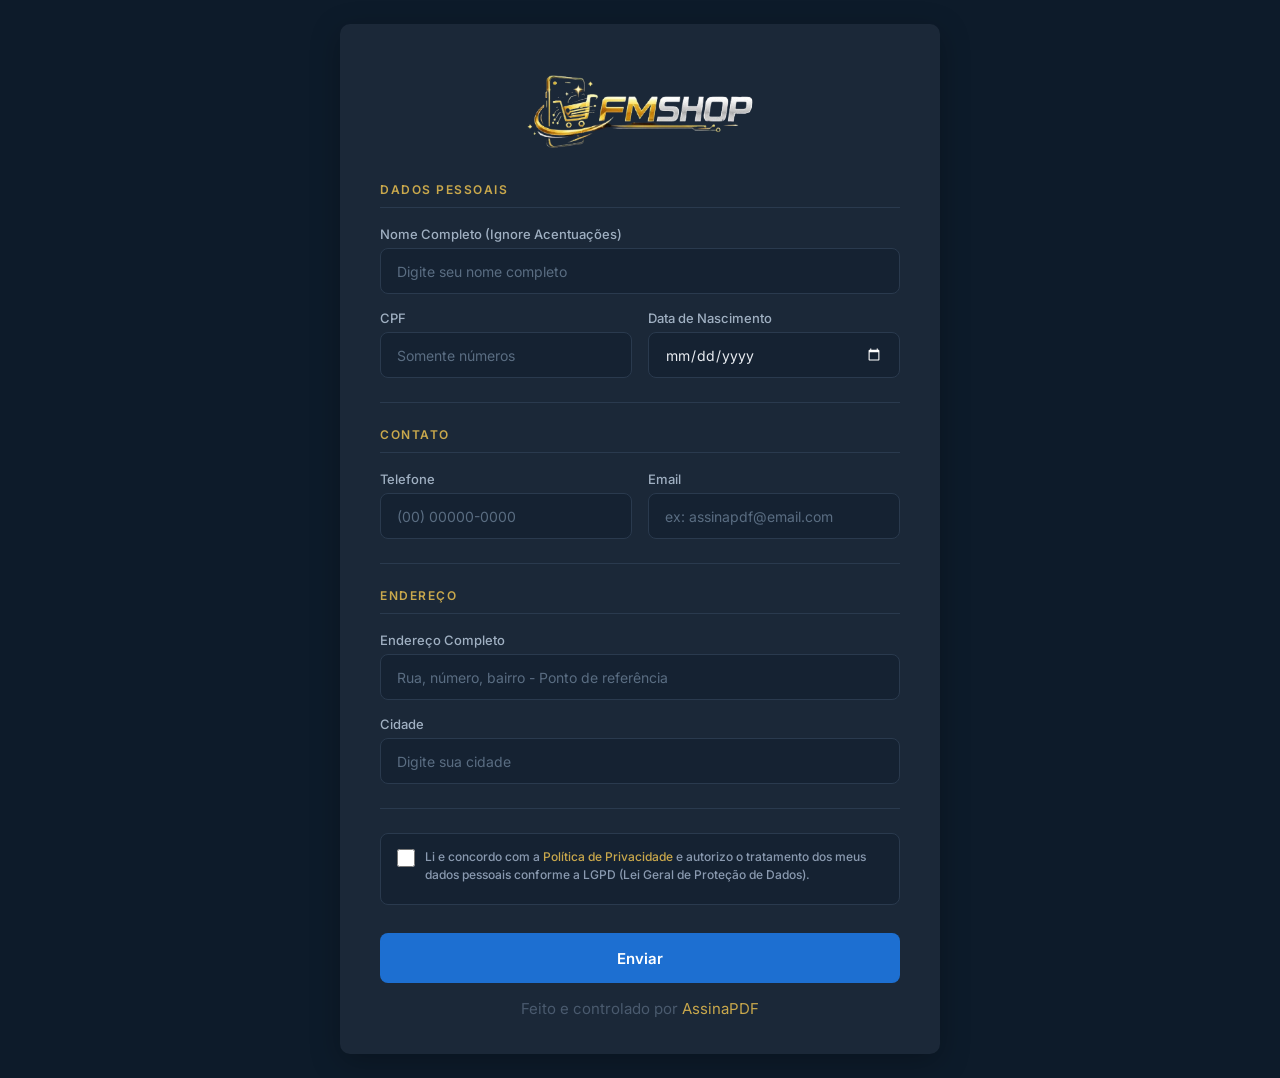
==== index.html @ bb1fe5d6 "Forms FMSHOP V1" ====
<!DOCTYPE html>
<html lang="pt-BR">
<head>
  <meta charset="UTF-8">
  <meta name="viewport" content="width=device-width, initial-scale=1.0">
  <title>Formulário FMSHOP</title>
  <link rel="icon" type="image/png" href="image.png">
  <link rel="preconnect" href="https://fonts.googleapis.com">
  <link rel="preconnect" href="https://fonts.gstatic.com" crossorigin>
  <link href="https://fonts.googleapis.com/css2?family=Inter:wght@400;500;600;700&display=swap" rel="stylesheet">
  <style>
    * { margin: 0; padding: 0; box-sizing: border-box; }

    body {
      font-family: 'Inter', -apple-system, BlinkMacSystemFont, sans-serif;
      background: #0d1b2a;
      display: flex;
      justify-content: center;
      align-items: center;
      min-height: 100vh;
      padding: 24px 16px;
    }

    .form-container {
      background: #1b2838;
      border-radius: 10px;
      box-shadow: 0 8px 30px rgba(0, 0, 0, 0.25);
      padding: 36px 40px;
      width: 100%;
      max-width: 600px;
    }

    .logo {
      display: block;
      margin: 0 auto 28px;
      max-width: 240px;
      height: auto;
    }

    .section {
      margin-bottom: 24px;
    }

    .section:last-of-type {
      margin-bottom: 0;
    }

    .section-title {
      font-size: 12px;
      font-weight: 600;
      text-transform: uppercase;
      letter-spacing: 1.5px;
      color: #c9a84c;
      padding-bottom: 10px;
      margin-bottom: 18px;
      border-bottom: 1px solid #2a3a4e;
    }

    .form-row {
      display: grid;
      grid-template-columns: 1fr 1fr;
      gap: 16px;
    }

    .form-group {
      margin-bottom: 16px;
    }

    .form-row .form-group {
      margin-bottom: 0;
    }

    label {
      display: block;
      margin-bottom: 6px;
      color: #a0b0c2;
      font-size: 13px;
      font-weight: 500;
    }

    input {
      width: 100%;
      height: 46px;
      padding: 0 16px;
      border: 1px solid #2a3a4e;
      border-radius: 8px;
      font-family: 'Inter', sans-serif;
      font-size: 14px;
      color: #e8ecf1;
      background: #152232;
      transition: border-color 0.2s, box-shadow 0.2s;
    }

    input::placeholder {
      color: #5a6d82;
    }

    input:hover {
      border-color: #3a4e64;
    }

    input:focus {
      outline: none;
      border-color: #c9a84c;
      box-shadow: 0 0 0 3px rgba(201, 168, 76, 0.12);
    }

    input[type="date"] {
      color-scheme: dark;
    }

    .lgpd-section {
      margin-top: 18px;
      padding: 14px 16px;
      background: #152232;
      border-radius: 8px;
      border: 1px solid #2a3a4e;
    }

    .lgpd-section label {
      display: flex;
      align-items: flex-start;
      gap: 10px;
      cursor: pointer;
      font-size: 12px;
      color: #8a9ab0;
      line-height: 1.5;
    }

    .lgpd-section input[type="checkbox"] {
      width: 18px;
      height: 18px;
      min-width: 18px;
      margin-top: 1px;
      accent-color: #c9a84c;
      cursor: pointer;
    }

    .lgpd-section a {
      color: #c9a84c;
      text-decoration: none;
    }

    .lgpd-section a:hover {
      text-decoration: underline;
    }

    .branding {
      text-align: center;
      margin-top: 16px;
      font-size: 15px;
      color: #4a5a6e;
    }

    .branding a {
      color: #c9a84c;
      text-decoration: none;
    }

    .branding a:hover {
      text-decoration: underline;
    }

    .divider {
      height: 1px;
      background: #2a3a4e;
      margin: 24px 0;
    }

    button[type="submit"] {
      width: 100%;
      height: 50px;
      background: #1d6fd1;
      color: #fff;
      border: none;
      border-radius: 8px;
      font-family: 'Inter', sans-serif;
      font-size: 15px;
      font-weight: 600;
      cursor: pointer;
      transition: background 0.2s;
      margin-top: 28px;
    }

    button[type="submit"]:hover {
      background: #1558b0;
    }

    button[type="submit"]:active {
      background: #124d99;
    }

    button[type="submit"]:disabled {
      background: #2a3f58;
      cursor: not-allowed;
      opacity: 0.7;
    }

    @media (max-width: 500px) {
      .form-container {
        padding: 28px 20px;
      }

      .form-row {
        grid-template-columns: 1fr;
        gap: 16px;
      }

      .form-group {
        margin-bottom: 16px;
      }
    }
  </style>
</head>
<body>
  <div class="form-container">
    <img src="fmshop-removebg-preview.png" alt="Logo" class="logo">
    <form id="cadastroForm">

      <div class="section">
        <div class="section-title">Dados Pessoais</div>
        <div class="form-group">
          <label for="nome">Nome Completo (Ignore Acentuações)</label>
          <input type="text" id="nome" name="nome" placeholder="Digite seu nome completo" required>
        </div>
        <div class="form-row">
          <div class="form-group">
            <label for="cpf">CPF</label>
            <input type="text" id="cpf" name="cpf" maxlength="11" placeholder="Somente números" required>
          </div>
          <div class="form-group">
            <label for="nascimento">Data de Nascimento</label>
            <input type="date" id="nascimento" name="nascimento" required>
          </div>
        </div>
      </div>

      <div class="divider"></div>

      <div class="section">
        <div class="section-title">Contato</div>
        <div class="form-row">
          <div class="form-group">
            <label for="telefone">Telefone</label>
            <input type="tel" id="telefone" name="telefone" placeholder="(00) 00000-0000" required>
          </div>
          <div class="form-group">
            <label for="email">Email</label>
            <input type="email" id="email" name="email" placeholder="ex: assinapdf@email.com" required>
          </div>
        </div>
      </div>

      <div class="divider"></div>

      <div class="section">
        <div class="section-title">Endereço</div>
        <div class="form-group">
          <label for="endereco">Endereço Completo</label>
          <input type="text" id="endereco" name="endereco" placeholder="Rua, número, bairro - Ponto de referência" required>
        </div>
        <div class="form-group">
          <label for="cidade">Cidade</label>
          <input type="text" id="cidade" name="cidade" placeholder="Digite sua cidade" required>
        </div>
      </div>
      <div class="divider"></div>

      <div class="lgpd-section">
        <label>
          <input type="checkbox" id="lgpdConsent" required>
          <span>Li e concordo com a <a href="#">Política de Privacidade</a> e autorizo o tratamento dos meus dados pessoais conforme a LGPD (Lei Geral de Proteção de Dados).</span>
        </label>
      </div>

      <button type="submit">Enviar</button>

      <p class="branding">Feito e controlado por <a href="https://assinapdf.com.br" target="_blank" rel="noopener noreferrer">AssinaPDF</a></p>
    </form>
  </div>

  <script>
    document.getElementById('cpf').addEventListener('input', function () {
      this.value = this.value.replace(/\D/g, '');
    });

    document.getElementById('telefone').addEventListener('input', function () {
      let v = this.value.replace(/\D/g, '');
      if (v.length > 11) v = v.slice(0, 11);
      if (v.length > 6) {
        this.value = '(' + v.slice(0,2) + ') ' + v.slice(2,7) + '-' + v.slice(7);
      } else if (v.length > 2) {
        this.value = '(' + v.slice(0,2) + ') ' + v.slice(2);
      } else if (v.length > 0) {
        this.value = '(' + v;
      }
    });

    const API_URL = 'proxy.php';

    document.getElementById('cadastroForm').addEventListener('submit', async function (e) {
      e.preventDefault();
      const btn = this.querySelector('button');
      btn.disabled = true;
      btn.textContent = 'Enviando...';

      const dados = {
        nomecliente: document.getElementById('nome').value.trim(),
        cpfcliente: document.getElementById('cpf').value.trim(),
        enderecocliente: document.getElementById('endereco').value.trim(),
        cidade: document.getElementById('cidade').value.trim(),
        telefone: document.getElementById('telefone').value.replace(/\D/g, ''),
        email: document.getElementById('email').value.trim(),
        dn: document.getElementById('nascimento').value,
      };

      try {
        const resp = await fetch(API_URL, {
          method: 'POST',
          headers: {
            'Content-Type': 'application/json; charset=utf-8'
          },
          body: JSON.stringify(dados)
        });

        const json = await resp.json();

        if (resp.ok && json.status === 'success') {
          alert('Formulário enviado com sucesso!');
          this.reset();
        } else {
          alert('Erro: ' + (json.message || 'Erro ao enviar o formulário.'));
        }
      } catch (err) {
        alert('Erro de conexão com a API. Contacte o suporte.');
        console.error(err);
      } finally {
        btn.disabled = false;
        btn.textContent = 'Enviar';
      }
    });
  </script>
</body>
</html>
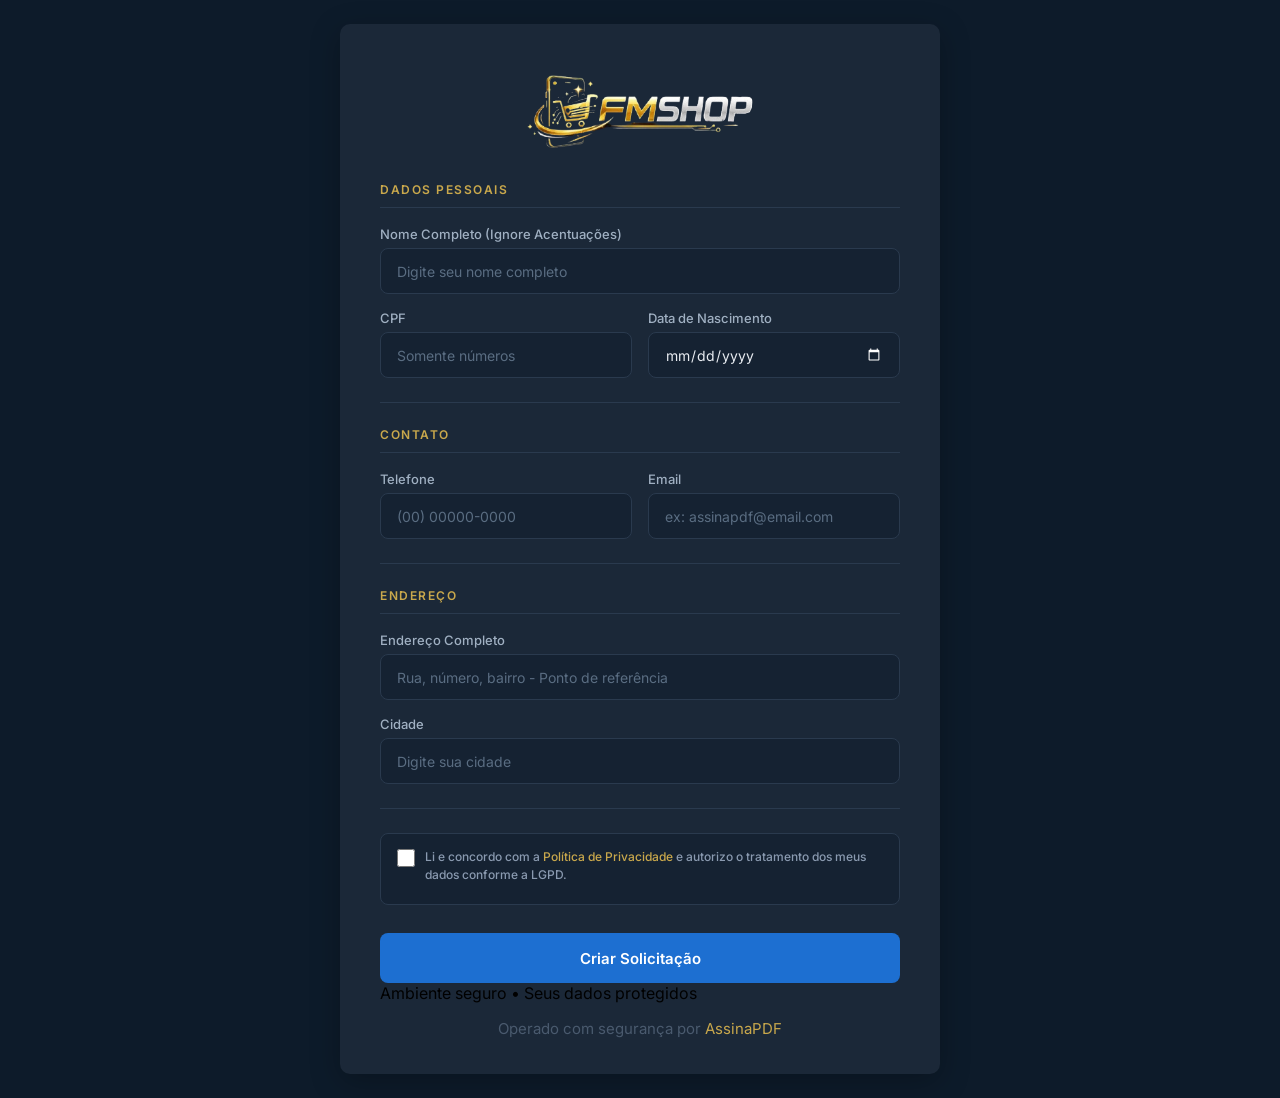
==== commit ea0bdec0: "Criação da politica de privacidade" ====
--- a/index.html
+++ b/index.html
@@ -267,15 +267,19 @@
       <div class="divider"></div>
 
       <div class="lgpd-section">
-        <label>
+        <label for="lgpdConsent">
           <input type="checkbox" id="lgpdConsent" required>
-          <span>Li e concordo com a <a href="#">Política de Privacidade</a> e autorizo o tratamento dos meus dados pessoais conforme a LGPD (Lei Geral de Proteção de Dados).</span>
+          <span>Li e concordo com a <a href="politica-de-privacidade.html" target="_blank" rel="noopener noreferrer">Política de Privacidade</a> e autorizo o tratamento dos meus dados conforme a LGPD.</span>
         </label>
       </div>
 
-      <button type="submit">Enviar</button>
-
-      <p class="branding">Feito e controlado por <a href="https://assinapdf.com.br" target="_blank" rel="noopener noreferrer">AssinaPDF</a></p>
+      <button type="submit" id="submitBtn">
+        <span class="btn-spinner" aria-hidden="true" hidden></span>
+        <span class="btn-label">Criar Solicitação</span>
+      </button>
+      <p class="secure-note">Ambiente seguro • Seus dados protegidos</p>
+
+      <p class="branding">Operado com segurança por <a href="https://assinapdf.com.br" target="_blank" rel="noopener noreferrer">AssinaPDF</a></p>
     </form>
   </div>
 
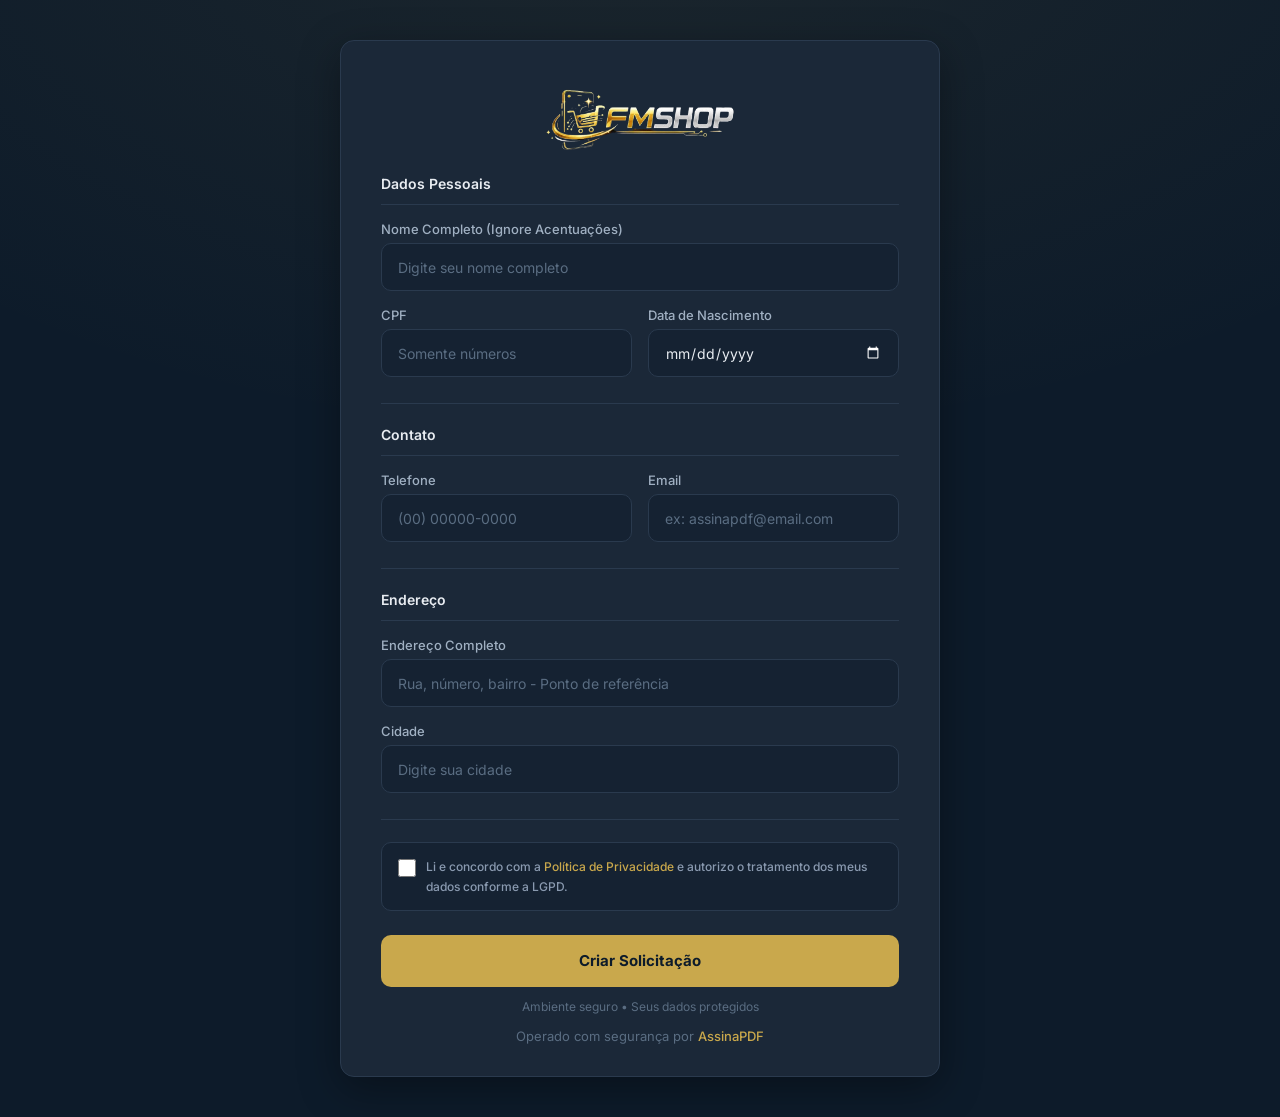
==== commit 242c78c4: "Separação do css" ====
--- a/index.html
+++ b/index.html
@@ -8,209 +8,7 @@
   <link rel="preconnect" href="https://fonts.googleapis.com">
   <link rel="preconnect" href="https://fonts.gstatic.com" crossorigin>
   <link href="https://fonts.googleapis.com/css2?family=Inter:wght@400;500;600;700&display=swap" rel="stylesheet">
-  <style>
-    * { margin: 0; padding: 0; box-sizing: border-box; }
-
-    body {
-      font-family: 'Inter', -apple-system, BlinkMacSystemFont, sans-serif;
-      background: #0d1b2a;
-      display: flex;
-      justify-content: center;
-      align-items: center;
-      min-height: 100vh;
-      padding: 24px 16px;
-    }
-
-    .form-container {
-      background: #1b2838;
-      border-radius: 10px;
-      box-shadow: 0 8px 30px rgba(0, 0, 0, 0.25);
-      padding: 36px 40px;
-      width: 100%;
-      max-width: 600px;
-    }
-
-    .logo {
-      display: block;
-      margin: 0 auto 28px;
-      max-width: 240px;
-      height: auto;
-    }
-
-    .section {
-      margin-bottom: 24px;
-    }
-
-    .section:last-of-type {
-      margin-bottom: 0;
-    }
-
-    .section-title {
-      font-size: 12px;
-      font-weight: 600;
-      text-transform: uppercase;
-      letter-spacing: 1.5px;
-      color: #c9a84c;
-      padding-bottom: 10px;
-      margin-bottom: 18px;
-      border-bottom: 1px solid #2a3a4e;
-    }
-
-    .form-row {
-      display: grid;
-      grid-template-columns: 1fr 1fr;
-      gap: 16px;
-    }
-
-    .form-group {
-      margin-bottom: 16px;
-    }
-
-    .form-row .form-group {
-      margin-bottom: 0;
-    }
-
-    label {
-      display: block;
-      margin-bottom: 6px;
-      color: #a0b0c2;
-      font-size: 13px;
-      font-weight: 500;
-    }
-
-    input {
-      width: 100%;
-      height: 46px;
-      padding: 0 16px;
-      border: 1px solid #2a3a4e;
-      border-radius: 8px;
-      font-family: 'Inter', sans-serif;
-      font-size: 14px;
-      color: #e8ecf1;
-      background: #152232;
-      transition: border-color 0.2s, box-shadow 0.2s;
-    }
-
-    input::placeholder {
-      color: #5a6d82;
-    }
-
-    input:hover {
-      border-color: #3a4e64;
-    }
-
-    input:focus {
-      outline: none;
-      border-color: #c9a84c;
-      box-shadow: 0 0 0 3px rgba(201, 168, 76, 0.12);
-    }
-
-    input[type="date"] {
-      color-scheme: dark;
-    }
-
-    .lgpd-section {
-      margin-top: 18px;
-      padding: 14px 16px;
-      background: #152232;
-      border-radius: 8px;
-      border: 1px solid #2a3a4e;
-    }
-
-    .lgpd-section label {
-      display: flex;
-      align-items: flex-start;
-      gap: 10px;
-      cursor: pointer;
-      font-size: 12px;
-      color: #8a9ab0;
-      line-height: 1.5;
-    }
-
-    .lgpd-section input[type="checkbox"] {
-      width: 18px;
-      height: 18px;
-      min-width: 18px;
-      margin-top: 1px;
-      accent-color: #c9a84c;
-      cursor: pointer;
-    }
-
-    .lgpd-section a {
-      color: #c9a84c;
-      text-decoration: none;
-    }
-
-    .lgpd-section a:hover {
-      text-decoration: underline;
-    }
-
-    .branding {
-      text-align: center;
-      margin-top: 16px;
-      font-size: 15px;
-      color: #4a5a6e;
-    }
-
-    .branding a {
-      color: #c9a84c;
-      text-decoration: none;
-    }
-
-    .branding a:hover {
-      text-decoration: underline;
-    }
-
-    .divider {
-      height: 1px;
-      background: #2a3a4e;
-      margin: 24px 0;
-    }
-
-    button[type="submit"] {
-      width: 100%;
-      height: 50px;
-      background: #1d6fd1;
-      color: #fff;
-      border: none;
-      border-radius: 8px;
-      font-family: 'Inter', sans-serif;
-      font-size: 15px;
-      font-weight: 600;
-      cursor: pointer;
-      transition: background 0.2s;
-      margin-top: 28px;
-    }
-
-    button[type="submit"]:hover {
-      background: #1558b0;
-    }
-
-    button[type="submit"]:active {
-      background: #124d99;
-    }
-
-    button[type="submit"]:disabled {
-      background: #2a3f58;
-      cursor: not-allowed;
-      opacity: 0.7;
-    }
-
-    @media (max-width: 500px) {
-      .form-container {
-        padding: 28px 20px;
-      }
-
-      .form-row {
-        grid-template-columns: 1fr;
-        gap: 16px;
-      }
-
-      .form-group {
-        margin-bottom: 16px;
-      }
-    }
-  </style>
+  <link rel="stylesheet" href="style.css">
 </head>
 <body>
   <div class="form-container">
--- a/style.css
+++ b/style.css
@@ -0,0 +1,336 @@
+* { margin: 0; padding: 0; box-sizing: border-box; }
+
+body {
+  font-family: 'Inter', -apple-system, BlinkMacSystemFont, sans-serif;
+  background: #0d1b2a;
+  background-image: radial-gradient(ellipse 80% 50% at 50% -10%, rgba(201, 168, 76, 0.08), transparent);
+  display: flex;
+  justify-content: center;
+  align-items: flex-start;
+  min-height: 100vh;
+  padding: 40px 16px;
+  color: #e8ecf1;
+}
+
+.form-container {
+  background: #1b2838;
+  border: 1px solid #2a3a4e;
+  border-radius: 14px;
+  box-shadow: 0 12px 40px rgba(0, 0, 0, 0.35);
+  padding: 36px 40px 32px;
+  width: 100%;
+  max-width: 600px;
+}
+.logo {
+  display: block;
+  margin: 0 auto 20px;
+  max-width: 200px;
+  height: auto;
+}
+
+.form-header {
+  text-align: center;
+  margin-bottom: 28px;
+}
+.eyebrow {
+  font-size: 12px;
+  font-weight: 600;
+  letter-spacing: 0.08em;
+  text-transform: uppercase;
+  color: #c9a84c;
+  margin-bottom: 8px;
+}
+.form-header h1 {
+  font-size: 22px;
+  font-weight: 700;
+  color: #f2f5f8;
+  margin-bottom: 8px;
+  letter-spacing: -0.01em;
+}
+.subtitle {
+  font-size: 14px;
+  line-height: 1.6;
+  color: #8a9ab0;
+}
+
+.section {
+  margin-bottom: 26px;
+}
+.section-title {
+  display: flex;
+  align-items: center;
+  gap: 10px;
+  font-size: 14px;
+  font-weight: 600;
+  color: #e8ecf1;
+  padding-bottom: 12px;
+  margin-bottom: 16px;
+  border-bottom: 1px solid #2a3a4e;
+}
+.step {
+  display: inline-flex;
+  align-items: center;
+  justify-content: center;
+  width: 22px;
+  height: 22px;
+  border-radius: 50%;
+  background: rgba(201, 168, 76, 0.14);
+  border: 1px solid rgba(201, 168, 76, 0.4);
+  color: #c9a84c;
+  font-size: 12px;
+  font-weight: 700;
+}
+
+.form-row {
+  display: grid;
+  grid-template-columns: 1fr 1fr;
+  gap: 16px;
+}
+.form-group {
+  margin-bottom: 16px;
+}
+.form-group:last-child {
+  margin-bottom: 0;
+}
+.form-row .form-group {
+  margin-bottom: 0;
+}
+label {
+  display: block;
+  margin-bottom: 6px;
+  color: #a0b0c2;
+  font-size: 13px;
+  font-weight: 500;
+}
+input {
+  width: 100%;
+  height: 48px;
+  padding: 0 16px;
+  border: 1px solid #2a3a4e;
+  border-radius: 10px;
+  font-family: 'Inter', sans-serif;
+  font-size: 14px;
+  color: #e8ecf1;
+  background: #152232;
+  transition: border-color 0.15s, box-shadow 0.15s;
+}
+input::placeholder {
+  color: #5a6d82;
+}
+input:hover {
+  border-color: #3a4e64;
+}
+input:focus {
+  outline: none;
+  border-color: #c9a84c;
+  box-shadow: 0 0 0 3px rgba(201, 168, 76, 0.14);
+}
+input[type="date"] {
+  color-scheme: dark;
+}
+input.input-error {
+  border-color: #e5484d;
+}
+input.input-error:focus {
+  border-color: #e5484d;
+  box-shadow: 0 0 0 3px rgba(229, 72, 77, 0.14);
+}
+.field-error {
+  font-size: 12px;
+  color: #f0a3a6;
+  margin-top: 6px;
+  line-height: 1.5;
+}
+
+.form-message {
+  border-radius: 10px;
+  padding: 13px 16px;
+  font-size: 14px;
+  line-height: 1.55;
+  margin-bottom: 22px;
+  border: 1px solid transparent;
+}
+.form-message.success {
+  background: rgba(46, 160, 67, 0.12);
+  border-color: rgba(46, 160, 67, 0.4);
+  color: #9ee6a8;
+}
+.form-message.error {
+  background: rgba(229, 72, 77, 0.1);
+  border-color: rgba(229, 72, 77, 0.4);
+  color: #f5b5b8;
+}
+
+.lgpd-section {
+  margin-top: 22px;
+  padding: 14px 16px;
+  background: #152232;
+  border-radius: 10px;
+  border: 1px solid #2a3a4e;
+}
+.lgpd-section label {
+  display: flex;
+  align-items: flex-start;
+  gap: 10px;
+  cursor: pointer;
+  font-size: 12px;
+  color: #8a9ab0;
+  line-height: 1.6;
+  margin-bottom: 0;
+}
+.lgpd-section input[type="checkbox"] {
+  width: 18px;
+  height: 18px;
+  min-width: 18px;
+  margin-top: 2px;
+  accent-color: #c9a84c;
+  cursor: pointer;
+}
+.lgpd-section a {
+  color: #c9a84c;
+  text-decoration: none;
+  font-weight: 500;
+}
+.lgpd-section a:hover {
+  text-decoration: underline;
+}
+
+button[type="submit"] {
+  display: flex;
+  align-items: center;
+  justify-content: center;
+  gap: 10px;
+  width: 100%;
+  height: 52px;
+  background: #c9a84c;
+  color: #0d1b2a;
+  border: none;
+  border-radius: 10px;
+  font-family: 'Inter', sans-serif;
+  font-size: 15px;
+  font-weight: 700;
+  cursor: pointer;
+  transition: background 0.15s, transform 0.1s;
+  margin-top: 24px;
+}
+button[type="submit"]:hover:not(:disabled) {
+  background: #d9b95e;
+}
+button[type="submit"]:active:not(:disabled) {
+  transform: translateY(1px);
+}
+button[type="submit"]:disabled {
+  background: #2a3f58;
+  color: #8a9ab0;
+  cursor: not-allowed;
+}
+.btn-spinner {
+  width: 16px;
+  height: 16px;
+  border-radius: 50%;
+  border: 2px solid rgba(13, 27, 42, 0.3);
+  border-top-color: #0d1b2a;
+  animation: spin 0.7s linear infinite;
+}
+button[type="submit"]:disabled .btn-spinner {
+  border-color: rgba(138, 154, 176, 0.3);
+  border-top-color: #8a9ab0;
+}
+
+@keyframes spin {
+  to { transform: rotate(360deg); }
+}
+.secure-note {
+  text-align: center;
+  margin-top: 12px;
+  font-size: 12px;
+  color: #5a6d82;
+}
+.branding {
+  text-align: center;
+  margin-top: 14px;
+  font-size: 13px;
+  color: #5a6d82;
+}
+.branding a {
+  color: #c9a84c;
+  text-decoration: none;
+  font-weight: 500;
+}
+.branding a:hover {
+  text-decoration: underline;
+}
+
+.policy-container {
+  max-width: 700px;
+}
+.divider {
+  height: 1px;
+  background: #2a3a4e;
+  margin: 22px 0;
+}
+.policy-updated {
+  font-size: 12px;
+  color: #5a6d82;
+  margin-bottom: 12px;
+}
+.policy-text {
+  font-size: 14px;
+  line-height: 1.7;
+  color: #a0b0c2;
+  margin-bottom: 12px;
+}
+.policy-text strong {
+  color: #e8ecf1;
+  font-weight: 600;
+}
+.policy-list {
+  list-style: disc;
+  padding-left: 20px;
+  margin-bottom: 12px;
+}
+.policy-list li {
+  font-size: 14px;
+  line-height: 1.7;
+  color: #a0b0c2;
+  margin-bottom: 6px;
+}
+.policy-list li strong {
+  color: #e8ecf1;
+  font-weight: 600;
+}
+.policy-container a {
+  color: #c9a84c;
+  text-decoration: none;
+}
+.policy-container a:hover {
+  text-decoration: underline;
+}
+.policy-back {
+  display: inline-block;
+  margin-top: 28px;
+  font-size: 14px;
+  font-weight: 600;
+}
+
+@media (max-width: 500px) {
+  body {
+    padding: 24px 12px;
+  }
+  .form-container {
+    padding: 28px 20px;
+  }
+  .form-header h1 {
+    font-size: 20px;
+  }
+  .form-row {
+    grid-template-columns: 1fr;
+    gap: 0;
+  }
+  .form-row .form-group {
+    margin-bottom: 16px;
+  }
+  .form-row .form-group:last-child {
+    margin-bottom: 0;
+  }
+}
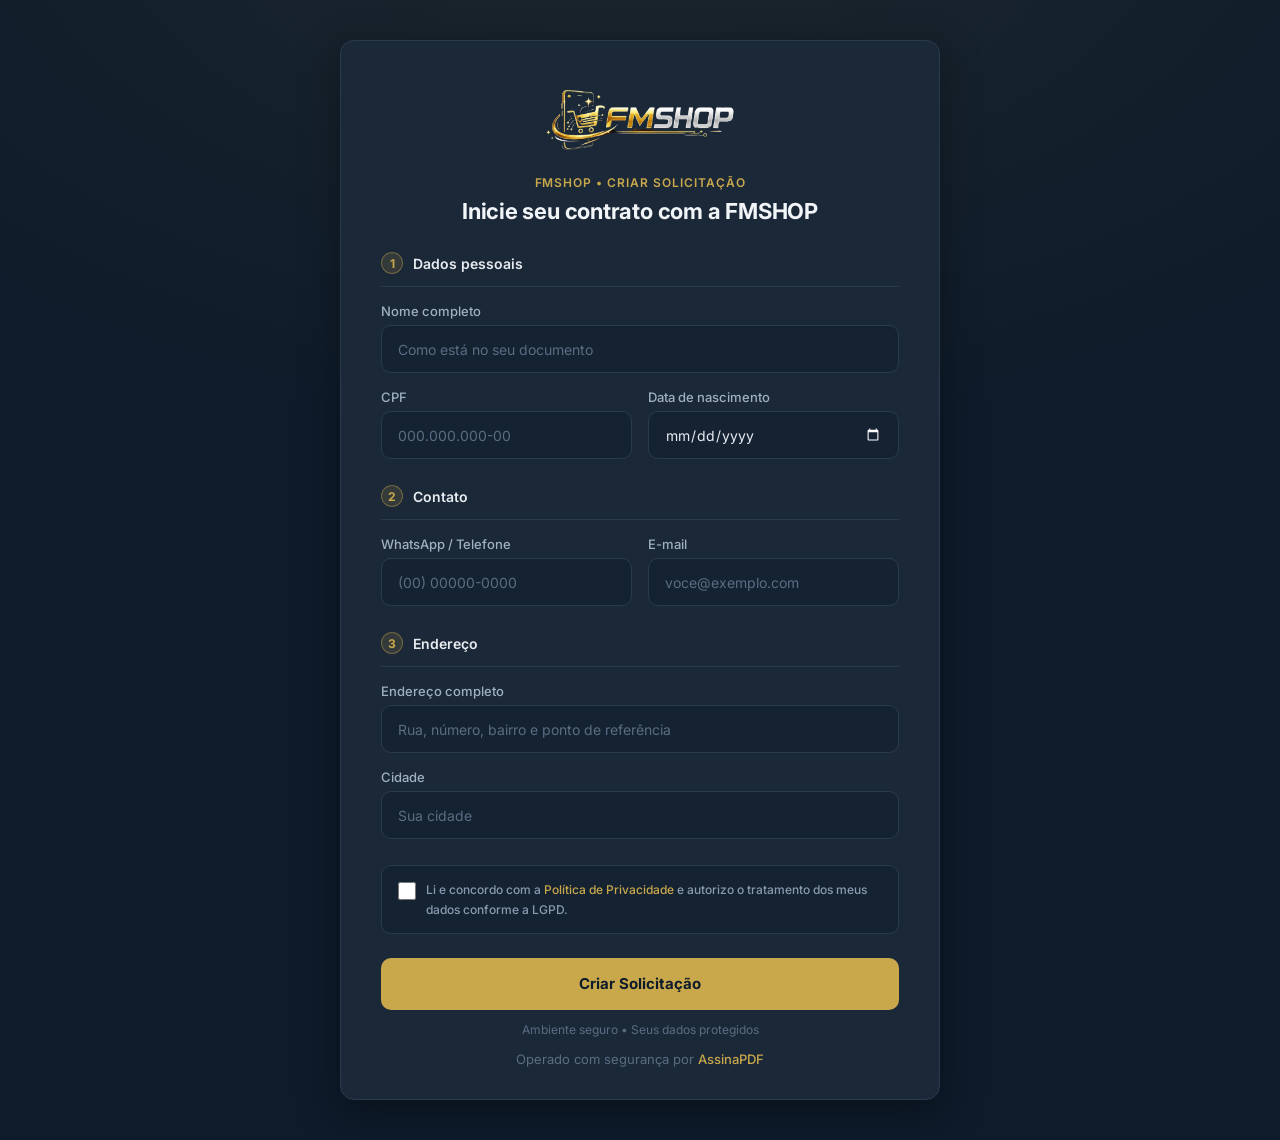
==== commit 0ebf9540: "Refatoração e redesing exigidos pelo cliente" ====
--- a/index.html
+++ b/index.html
@@ -3,7 +3,8 @@
 <head>
   <meta charset="UTF-8">
   <meta name="viewport" content="width=device-width, initial-scale=1.0">
-  <title>Formulário FMSHOP</title>
+  <title>Cadastro FMSHOP</title>
+  <meta name="description" content="Cadastro FMSHOP — preencha seus dados com segurança. Ambiente protegido conforme a LGPD.">
   <link rel="icon" type="image/png" href="image.png">
   <link rel="preconnect" href="https://fonts.googleapis.com">
   <link rel="preconnect" href="https://fonts.gstatic.com" crossorigin>
@@ -11,58 +12,66 @@
   <link rel="stylesheet" href="style.css">
 </head>
 <body>
-  <div class="form-container">
-    <img src="fmshop-removebg-preview.png" alt="Logo" class="logo">
-    <form id="cadastroForm">
+  <main class="form-container">
+    <header class="form-header">
+      <img src="fmshop-removebg-preview.png" alt="FMSHOP" class="logo">
+      <p class="eyebrow">FMSHOP • Criar solicitação</p>
+      <h1>Inicie seu contrato com a FMSHOP</h1>
+    </header>
 
-      <div class="section">
-        <div class="section-title">Dados Pessoais</div>
+    <form id="cadastroForm" novalidate>
+      <div id="formMessage" class="form-message" role="status" aria-live="polite" hidden></div>
+
+      <section class="section" aria-labelledby="sec-pessoais">
+        <h2 class="section-title" id="sec-pessoais"><span class="step" aria-hidden="true">1</span>Dados pessoais</h2>
         <div class="form-group">
-          <label for="nome">Nome Completo (Ignore Acentuações)</label>
-          <input type="text" id="nome" name="nome" placeholder="Digite seu nome completo" required>
+          <label for="nome">Nome completo</label>
+          <input type="text" id="nome" name="nome" placeholder="Como está no seu documento" autocomplete="name" required>
+          <p class="field-error" id="nome-error" hidden></p>
         </div>
         <div class="form-row">
           <div class="form-group">
             <label for="cpf">CPF</label>
-            <input type="text" id="cpf" name="cpf" maxlength="11" placeholder="Somente números" required>
+            <input type="text" id="cpf" name="cpf" maxlength="14" placeholder="000.000.000-00" inputmode="numeric" autocomplete="off" aria-describedby="cpf-error" required>
+            <p class="field-error" id="cpf-error" hidden></p>
           </div>
           <div class="form-group">
-            <label for="nascimento">Data de Nascimento</label>
-            <input type="date" id="nascimento" name="nascimento" required>
+            <label for="nascimento">Data de nascimento</label>
+            <input type="date" id="nascimento" name="nascimento" autocomplete="bday" required>
+            <p class="field-error" id="nascimento-error" hidden></p>
           </div>
         </div>
-      </div>
+      </section>
 
-      <div class="divider"></div>
-
-      <div class="section">
-        <div class="section-title">Contato</div>
+      <section class="section" aria-labelledby="sec-contato">
+        <h2 class="section-title" id="sec-contato"><span class="step" aria-hidden="true">2</span>Contato</h2>
         <div class="form-row">
           <div class="form-group">
-            <label for="telefone">Telefone</label>
-            <input type="tel" id="telefone" name="telefone" placeholder="(00) 00000-0000" required>
+            <label for="telefone">WhatsApp / Telefone</label>
+            <input type="tel" id="telefone" name="telefone" placeholder="(00) 00000-0000" inputmode="tel" autocomplete="tel" aria-describedby="telefone-error" required>
+            <p class="field-error" id="telefone-error" hidden></p>
           </div>
           <div class="form-group">
-            <label for="email">Email</label>
-            <input type="email" id="email" name="email" placeholder="ex: assinapdf@email.com" required>
+            <label for="email">E-mail</label>
+            <input type="email" id="email" name="email" placeholder="voce@exemplo.com" autocomplete="email" aria-describedby="email-error" required>
+            <p class="field-error" id="email-error" hidden></p>
           </div>
         </div>
-      </div>
+      </section>
 
-      <div class="divider"></div>
-
-      <div class="section">
-        <div class="section-title">Endereço</div>
+      <section class="section" aria-labelledby="sec-endereco">
+        <h2 class="section-title" id="sec-endereco"><span class="step" aria-hidden="true">3</span>Endereço</h2>
         <div class="form-group">
-          <label for="endereco">Endereço Completo</label>
-          <input type="text" id="endereco" name="endereco" placeholder="Rua, número, bairro - Ponto de referência" required>
+          <label for="endereco">Endereço completo</label>
+          <input type="text" id="endereco" name="endereco" placeholder="Rua, número, bairro e ponto de referência" autocomplete="street-address" required>
+          <p class="field-error" id="endereco-error" hidden></p>
         </div>
         <div class="form-group">
           <label for="cidade">Cidade</label>
-          <input type="text" id="cidade" name="cidade" placeholder="Digite sua cidade" required>
+          <input type="text" id="cidade" name="cidade" placeholder="Sua cidade" autocomplete="address-level2" required>
+          <p class="field-error" id="cidade-error" hidden></p>
         </div>
-      </div>
-      <div class="divider"></div>
+      </section>
 
       <div class="lgpd-section">
         <label for="lgpdConsent">
@@ -79,68 +88,8 @@
 
       <p class="branding">Operado com segurança por <a href="https://assinapdf.com.br" target="_blank" rel="noopener noreferrer">AssinaPDF</a></p>
     </form>
-  </div>
+  </main>
 
-  <script>
-    document.getElementById('cpf').addEventListener('input', function () {
-      this.value = this.value.replace(/\D/g, '');
-    });
-
-    document.getElementById('telefone').addEventListener('input', function () {
-      let v = this.value.replace(/\D/g, '');
-      if (v.length > 11) v = v.slice(0, 11);
-      if (v.length > 6) {
-        this.value = '(' + v.slice(0,2) + ') ' + v.slice(2,7) + '-' + v.slice(7);
-      } else if (v.length > 2) {
-        this.value = '(' + v.slice(0,2) + ') ' + v.slice(2);
-      } else if (v.length > 0) {
-        this.value = '(' + v;
-      }
-    });
-
-    const API_URL = 'proxy.php';
-
-    document.getElementById('cadastroForm').addEventListener('submit', async function (e) {
-      e.preventDefault();
-      const btn = this.querySelector('button');
-      btn.disabled = true;
-      btn.textContent = 'Enviando...';
-
-      const dados = {
-        nomecliente: document.getElementById('nome').value.trim(),
-        cpfcliente: document.getElementById('cpf').value.trim(),
-        enderecocliente: document.getElementById('endereco').value.trim(),
-        cidade: document.getElementById('cidade').value.trim(),
-        telefone: document.getElementById('telefone').value.replace(/\D/g, ''),
-        email: document.getElementById('email').value.trim(),
-        dn: document.getElementById('nascimento').value,
-      };
-
-      try {
-        const resp = await fetch(API_URL, {
-          method: 'POST',
-          headers: {
-            'Content-Type': 'application/json; charset=utf-8'
-          },
-          body: JSON.stringify(dados)
-        });
-
-        const json = await resp.json();
-
-        if (resp.ok && json.status === 'success') {
-          alert('Formulário enviado com sucesso!');
-          this.reset();
-        } else {
-          alert('Erro: ' + (json.message || 'Erro ao enviar o formulário.'));
-        }
-      } catch (err) {
-        alert('Erro de conexão com a API. Contacte o suporte.');
-        console.error(err);
-      } finally {
-        btn.disabled = false;
-        btn.textContent = 'Enviar';
-      }
-    });
-  </script>
+  <script src="script.js"></script>
 </body>
 </html>
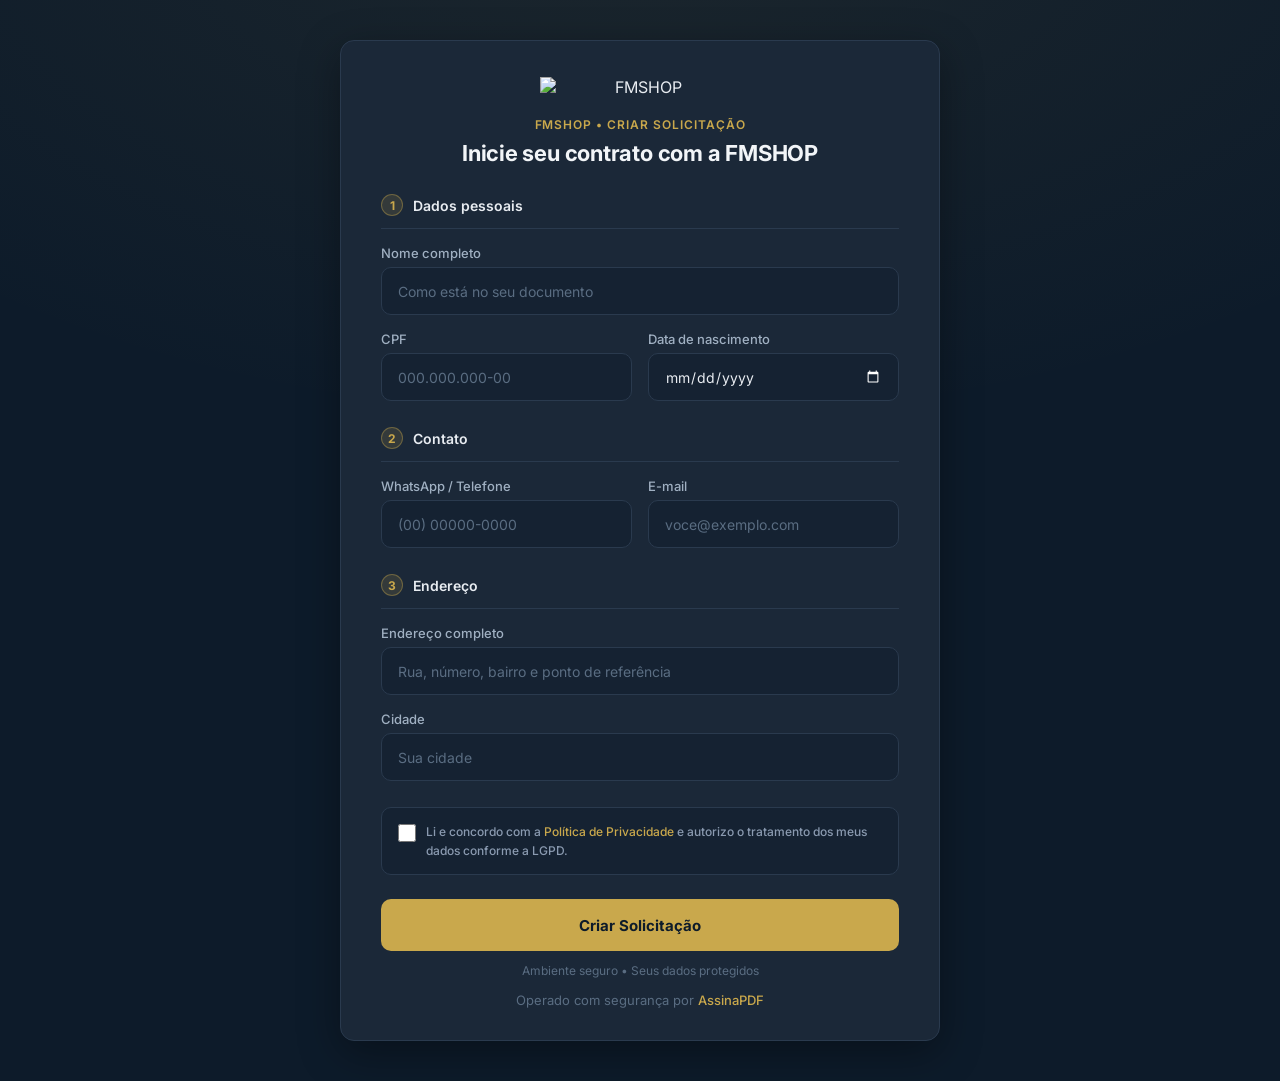
==== commit 1a1469ea: "Adição pasta images e remoção dos arquivos PNGs da fonte" ====
--- a/index.html
+++ b/index.html
@@ -5,7 +5,7 @@
   <meta name="viewport" content="width=device-width, initial-scale=1.0">
   <title>Cadastro FMSHOP</title>
   <meta name="description" content="Cadastro FMSHOP — preencha seus dados com segurança. Ambiente protegido conforme a LGPD.">
-  <link rel="icon" type="image/png" href="image.png">
+  <link rel="icon" type="image/png" href="images/image.png">
   <link rel="preconnect" href="https://fonts.googleapis.com">
   <link rel="preconnect" href="https://fonts.gstatic.com" crossorigin>
   <link href="https://fonts.googleapis.com/css2?family=Inter:wght@400;500;600;700&display=swap" rel="stylesheet">
@@ -14,7 +14,7 @@
 <body>
   <main class="form-container">
     <header class="form-header">
-      <img src="fmshop-removebg-preview.png" alt="FMSHOP" class="logo">
+      <img src="images/fmshop-removebg-preview.png" alt="FMSHOP" class="logo">
       <p class="eyebrow">FMSHOP • Criar solicitação</p>
       <h1>Inicie seu contrato com a FMSHOP</h1>
     </header>
